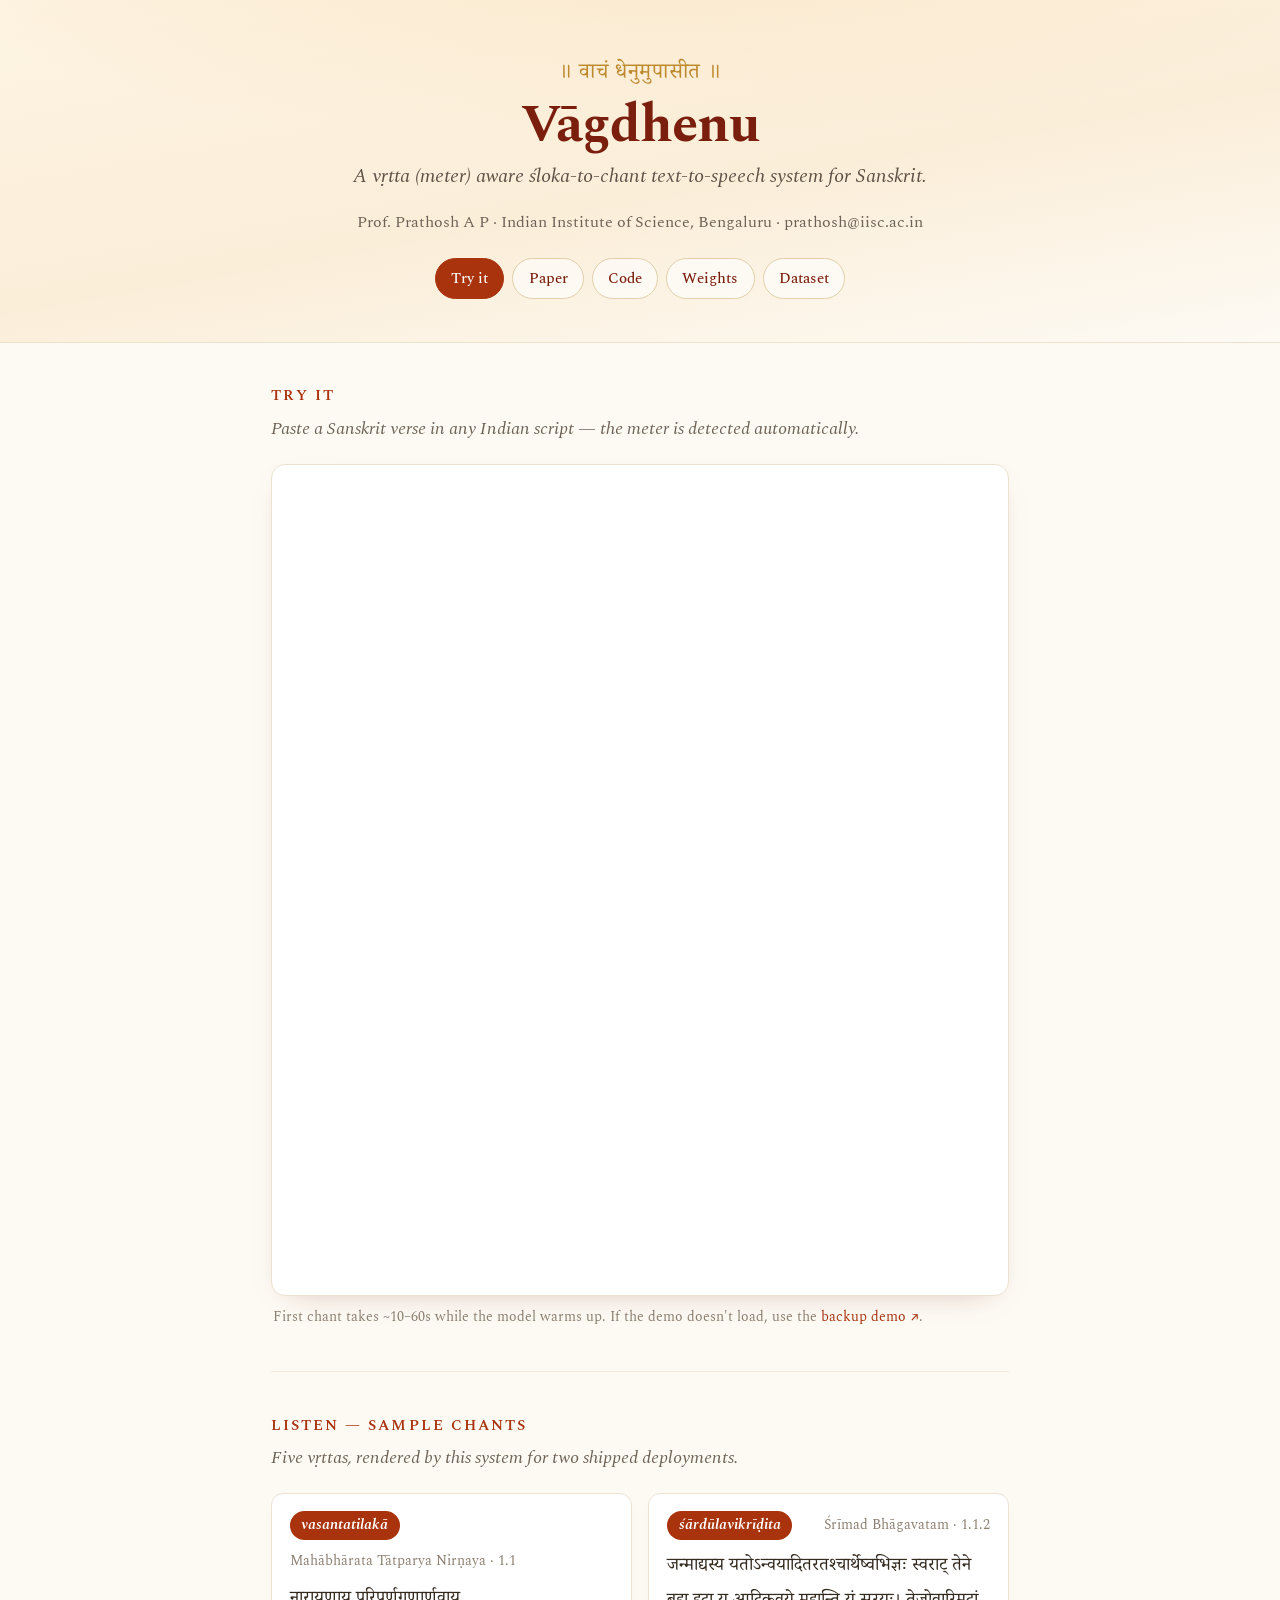
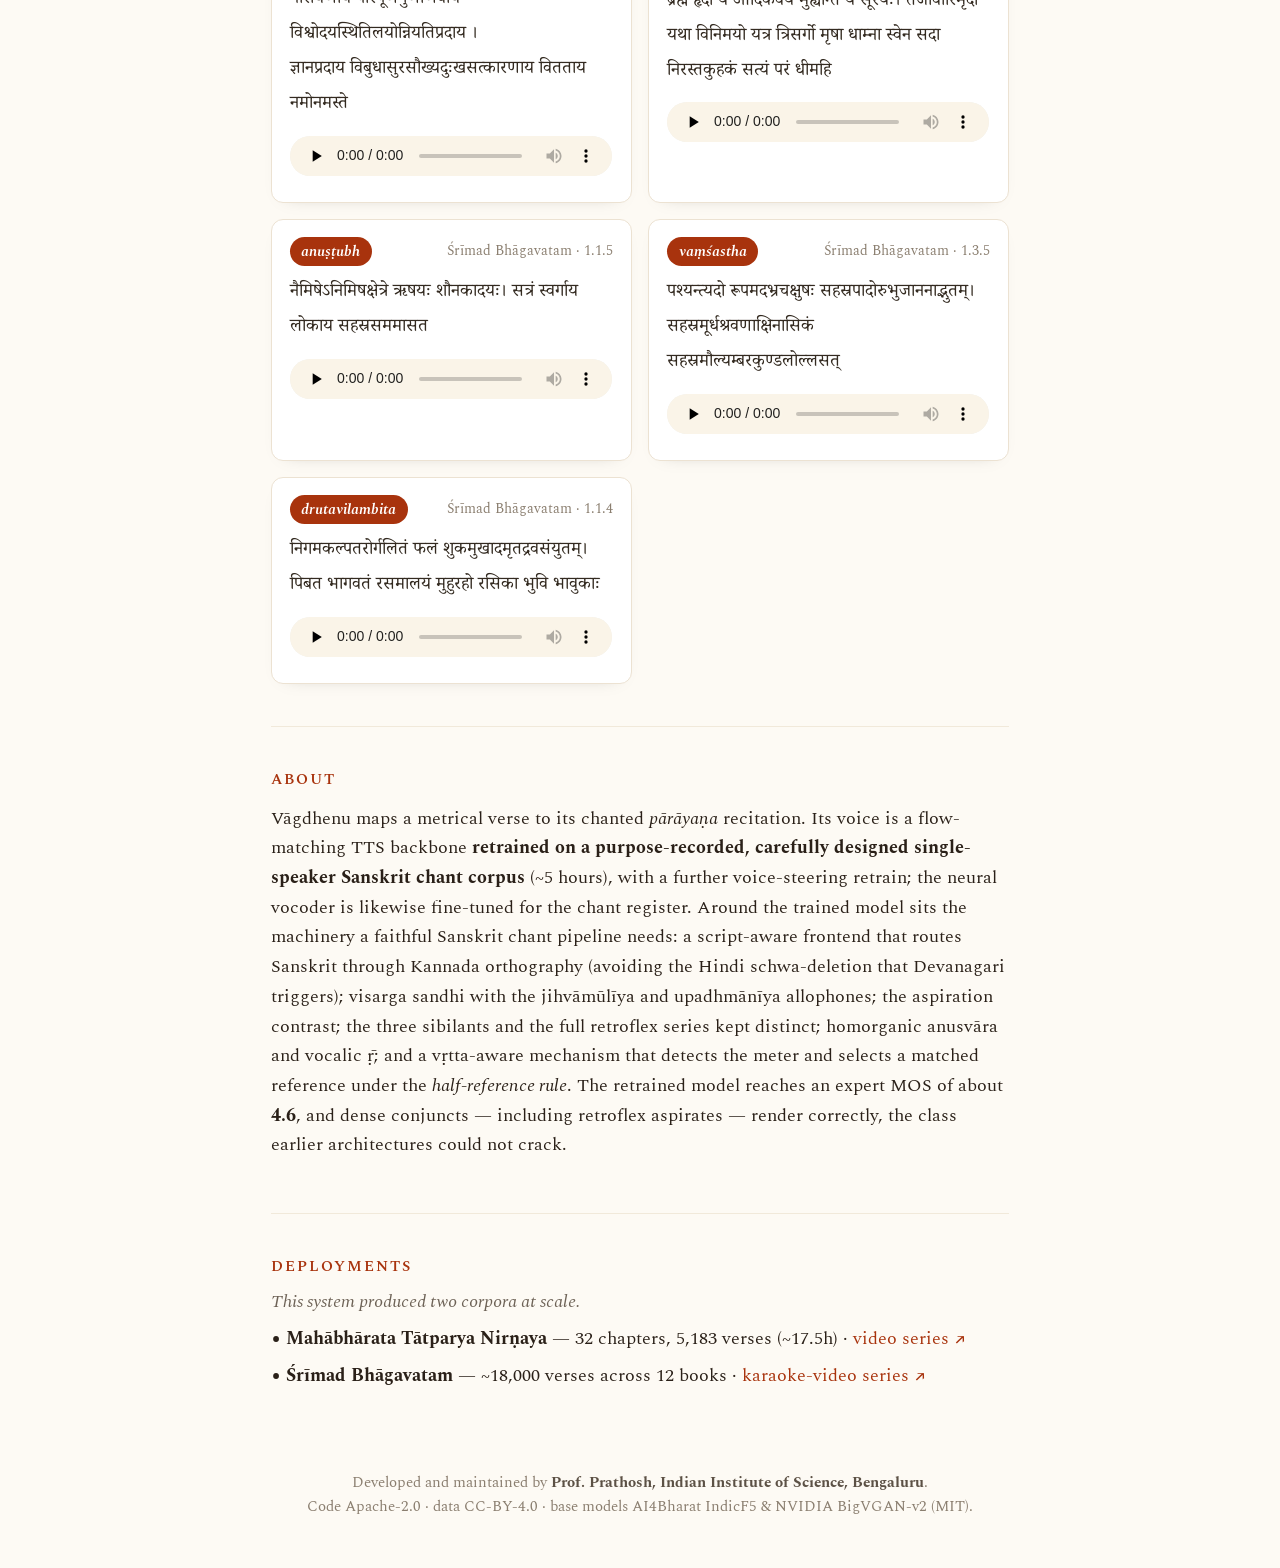
==== docs/index.html @ 5feb85b1 "page: reword About — model is retrained on our purpose-designed chant corpus (not off-the-shelf)" ====
<!doctype html>
<html lang="en">
<head>
<meta charset="utf-8">
<meta name="viewport" content="width=device-width, initial-scale=1">
<title>Vāgdhenu — A Vṛtta-Aware Śloka-to-Chant TTS for Sanskrit</title>
<meta name="description" content="Vāgdhenu: a meter-aware Sanskrit śloka-to-chant text-to-speech system. Prof. Prathosh A P, Indian Institute of Science, Bengaluru.">
<meta property="og:title" content="Vāgdhenu — Sanskrit Śloka-to-Chant TTS">
<meta property="og:description" content="A vṛtta (meter) aware śloka-to-chant system for Sanskrit. Try the live demo, hear sample chants, read the paper.">
<link rel="preconnect" href="https://fonts.googleapis.com">
<link rel="preconnect" href="https://fonts.gstatic.com" crossorigin>
<link href="https://fonts.googleapis.com/css2?family=Spectral:ital,wght@0,400;0,500;0,600;0,700;1,400&family=Noto+Serif+Devanagari:wght@400;500;600&display=swap" rel="stylesheet">
<style>
  :root {
    --ink:#2a2018; --soft:#6d6256; --accent:#a8330d; --gold:#bd8a2d;
    --line:#ece2d2; --bg:#fdfaf4; --card:#ffffff;
  }
  *{box-sizing:border-box}
  html{scroll-behavior:smooth}
  body{margin:0;background:var(--bg);color:#2a2018;
        font-family:'Spectral',Georgia,serif;font-size:18px;line-height:1.65;
        -webkit-font-smoothing:antialiased}
  .wrap{max-width:780px;margin:0 auto;padding:0 1.3rem}
  a{color:#a8330d;text-decoration:none}
  a:hover{text-decoration:underline}

  /* hero */
  header.hero{background:
      radial-gradient(1200px 380px at 50% -120px, #fbe6c9 0%, rgba(251,230,201,0) 70%),
      linear-gradient(170deg,#fdf4e2 0%, #fbeed9 55%, #fdfaf4 100%);
      border-bottom:1px solid #efe2cb;text-align:center;
      padding:3.6rem 1.3rem 2.7rem}
  .sanskrit{font-family:'Noto Serif Devanagari',serif;color:#bd8a2d;
             font-size:1.35rem;letter-spacing:.03em;margin:0 0 .35rem}
  h1{font-size:3.3rem;line-height:1;margin:.1rem 0 .5rem;font-weight:700;
      color:#7a1f0d;letter-spacing:-.02em}
  .tag{font-size:1.22rem;font-style:italic;color:#5c5145;margin:.2rem auto 1.1rem;max-width:30em}
  .by{color:#6d6256;font-size:1rem;margin:0 0 1.4rem}
  .by a{color:#6d6256}
  .pills{display:flex;flex-wrap:wrap;gap:.5rem;justify-content:center;margin-top:.4rem}
  .pill{display:inline-block;padding:.42rem .95rem;border:1px solid #e0cfa8;border-radius:999px;
         background:rgba(255,255,255,.6);color:#7a1f0d;font-size:.95rem;font-weight:500;
         transition:all .15s ease}
  .pill:hover{background:#a8330d;color:#fff;border-color:#a8330d;text-decoration:none}
  .pill.primary{background:#a8330d;color:#fff;border-color:#a8330d}
  .pill.primary:hover{background:#7a1f0d;border-color:#7a1f0d}

  section{padding:2.6rem 0}
  section + section{border-top:1px solid #f1e9da}
  h2{font-family:'Spectral',serif;font-size:.92rem;text-transform:uppercase;letter-spacing:.14em;
      color:#a8330d;font-weight:600;margin:0 0 .3rem}
  h2 + .lead{color:#6d6256;margin:.1rem 0 1.3rem;font-style:italic}
  p{margin:.7rem 0}

  .demo{border:1px solid #ece2d2;border-radius:14px;overflow:hidden;background:#fff;
         box-shadow:0 10px 30px -18px rgba(122,31,13,.35)}
  .demo iframe{display:block;width:100%;height:830px;border:0}
  .note{font-size:.9rem;color:#8a7e6f;margin:.6rem 2px 0}

  .clips{display:grid;grid-template-columns:repeat(2,1fr);gap:1rem}
  @media(max-width:600px){ .clips{grid-template-columns:1fr} }
  .clip{margin:0;background:#fff;border:1px solid #ece2d2;border-radius:12px;
         padding:1.05rem 1.15rem;box-shadow:0 6px 18px -16px rgba(0,0,0,.35)}
  .clip-head{display:flex;align-items:center;justify-content:space-between;gap:.6rem;flex-wrap:wrap}
  .badge{font-style:italic;font-weight:600;color:#fff;background:#a8330d;
          padding:.16rem .7rem;border-radius:999px;font-size:.92rem}
  .src{color:#8a7e6f;font-size:.9rem}
  .verse{font-family:'Noto Serif Devanagari',serif;font-size:1.12rem;line-height:1.95;
          color:#332a20;margin:.6rem 0 .8rem}
  audio{width:100%;height:40px}
  audio::-webkit-media-controls-panel{background:#faf4e8}

  .deploy p{margin:.45rem 0}
  footer{padding:2rem 0 3rem;color:#8a7e6f;font-size:.92rem;text-align:center}
  footer strong{color:#5c5145}
  @media(max-width:560px){ h1{font-size:2.5rem} body{font-size:17px} .demo iframe{height:860px} }
</style>
</head>
<body>
<header class="hero">
  <div class="wrap">
    <p class="sanskrit">॥ वाचं धेनुमुपासीत ॥</p>
    <h1>Vāgdhenu</h1>
    <p class="tag">A vṛtta (meter) aware śloka-to-chant text-to-speech system for Sanskrit.</p>
    <p class="by">Prof. Prathosh A P · Indian Institute of Science, Bengaluru · <a href="mailto:prathosh@iisc.ac.in">prathosh@iisc.ac.in</a></p>
    <div class="pills">
      <a class="pill primary" href="#try">Try it</a>
      <a class="pill" href="vagdhenu_paper.pdf">Paper</a>
      <a class="pill" href="https://github.com/prathoshap/vagdhenu">Code</a>
      <a class="pill" href="https://huggingface.co/prathoshap/vagdhenu">Weights</a>
      <a class="pill" href="https://huggingface.co/datasets/prathoshap/vagdhenu-data">Dataset</a>
    </div>
  </div>
</header>

<div class="wrap">
  <section id="try">
    <h2>Try it</h2>
    <p class="lead">Paste a Sanskrit verse in any Indian script — the meter is detected automatically.</p>
    <div class="demo">
      <iframe id="demoframe" loading="lazy" allow="autoplay" title="Vāgdhenu live demo"></iframe>
    </div>
    <p class="note">First chant takes ~10–60s while the model warms up. If the demo doesn't load,
      use the <a id="backuplink" href="https://prathoshap-vagdhenu-demo.hf.space?__theme=light" target="_blank" rel="noopener">backup demo&nbsp;↗</a>.</p>
  </section>

  <section>
    <h2>Listen — sample chants</h2>
    <p class="lead">Five vṛttas, rendered by this system for two shipped deployments.</p>
    <div class="clips">
      <figure class="clip">
        <div class="clip-head">
          <span class="badge">vasantatilakā</span>
          <span class="src">Mahābhārata Tātparya Nirṇaya · 1.1</span>
        </div>
        <p class="verse">नारायणाय परिपूर्णगुणार्णवाय विश्वोदयस्थितिलयोन्नियतिप्रदाय ।<br>ज्ञानप्रदाय विबुधासुरसौख्यदुःखसत्कारणाय वितताय नमोनमस्ते</p>
        <audio controls preload="none" src="audio/01_vasantatilaka_mbtn.mp3"></audio>
      </figure>
      <figure class="clip">
        <div class="clip-head">
          <span class="badge">śārdūlavikrīḍita</span>
          <span class="src">Śrīmad Bhāgavatam · 1.1.2</span>
        </div>
        <p class="verse">जन्माद्यस्य यतोऽन्वयादितरतश्‍चार्थेष्वभिज्ञः स्वराट् तेने ब्रह्म हृदा य आदिकवये मुह्यन्ति यं सूरयः। तेजोवारिमृदां यथा विनिमयो यत्र त्रिसर्गो मृषा धाम्ना स्वेन सदा निरस्तकुहकं सत्यं परं धीमहि</p>
        <audio controls preload="none" src="audio/02_shardulavikridita_bhagavatam.mp3"></audio>
      </figure>
      <figure class="clip">
        <div class="clip-head">
          <span class="badge">anuṣṭubh</span>
          <span class="src">Śrīmad Bhāgavatam · 1.1.5</span>
        </div>
        <p class="verse">नैमिषेऽनिमिषक्षेत्रे ऋषयः शौनकादयः। सत्रं स्वर्गाय लोकाय सहस्रसममासत</p>
        <audio controls preload="none" src="audio/03_anushtubh_bhagavatam.mp3"></audio>
      </figure>
      <figure class="clip">
        <div class="clip-head">
          <span class="badge">vaṃśastha</span>
          <span class="src">Śrīmad Bhāgavatam · 1.3.5</span>
        </div>
        <p class="verse">पश्यन्त्यदो रूपमदभ्रचक्षुषः सहस्रपादोरुभुजाननाद्भुतम्। सहस्रमूर्धश्रवणाक्षिनासिकं सहस्रमौल्यम्बरकुण्डलोल्‍लसत्</p>
        <audio controls preload="none" src="audio/04_vamshastha_bhagavatam.mp3"></audio>
      </figure>
      <figure class="clip">
        <div class="clip-head">
          <span class="badge">drutavilambita</span>
          <span class="src">Śrīmad Bhāgavatam · 1.1.4</span>
        </div>
        <p class="verse">निगमकल्पतरोर्गलितं फलं शुकमुखादमृतद्रवसंयुतम्। पिबत भागवतं रसमालयं मुहुरहो रसिका भुवि भावुकाः</p>
        <audio controls preload="none" src="audio/05_drutavilambita_bhagavatam.mp3"></audio>
      </figure>
    </div>
  </section>

  <section>
    <h2>About</h2>
    <p>Vāgdhenu maps a metrical verse to its chanted <em>pārāyaṇa</em> recitation. Its voice is a
    flow-matching TTS backbone <strong>retrained on a purpose-recorded, carefully designed
    single-speaker Sanskrit chant corpus</strong> (~5 hours), with a further voice-steering retrain;
    the neural vocoder is likewise fine-tuned for the chant register. Around the trained model sits
    the machinery a faithful Sanskrit chant pipeline needs: a script-aware frontend that routes
    Sanskrit through Kannada orthography (avoiding the Hindi schwa-deletion that Devanagari triggers);
    visarga sandhi with the jihvāmūlīya and upadhmānīya allophones; the aspiration contrast; the three
    sibilants and the full retroflex series kept distinct; homorganic anusvāra and vocalic ṝ; and a
    vṛtta-aware mechanism that detects the meter and selects a matched reference under the
    <em>half-reference rule</em>. The retrained model reaches an expert MOS of about <strong>4.6</strong>,
    and dense conjuncts — including retroflex aspirates — render correctly, the class earlier
    architectures could not crack.</p>
  </section>

  <section class="deploy">
    <h2>Deployments</h2>
    <p class="lead">This system produced two corpora at scale.</p>
    <p>● <strong>Mahābhārata Tātparya Nirṇaya</strong> — 32 chapters, 5,183 verses (~17.5h) ·
       <a href="https://www.youtube.com/playlist?list=PLL1s8qiaGy0IP0G_PhlwaGA5EOfzoKrV_">video series ↗</a></p>
    <p>● <strong>Śrīmad Bhāgavatam</strong> — ~18,000 verses across 12 books ·
       <a href="https://www.youtube.com/playlist?list=PLDiYyVdyo2Sc">karaoke-video series ↗</a></p>
  </section>

  <footer>
    Developed and maintained by <strong>Prof. Prathosh, Indian Institute of Science, Bengaluru</strong>.<br>
    Code Apache-2.0 · data CC-BY-4.0 · base models AI4Bharat IndicF5 &amp; NVIDIA BigVGAN-v2 (MIT).
  </footer>
</div>
<script>
(function(){
  // Use both: dedicated ece A6000 (primary, no quota) with the HF Space as automatic fallback.
  var PRIMARY = "https://calculations-clay-springs-calvin.trycloudflare.com/?__theme=light";
  var FALLBACK = "https://prathoshap-vagdhenu-demo.hf.space?__theme=light";
  var frame = document.getElementById("demoframe");
  function use(url){ frame.src = url; }
  // Probe the primary; if unreachable within 6s, fall back to the HF Space.
  var done = false, ctrl = new AbortController();
  var timer = setTimeout(function(){ if(!done){ done=true; ctrl.abort(); use(FALLBACK); } }, 6000);
  fetch(PRIMARY, {mode:"no-cors", signal:ctrl.signal, cache:"no-store"})
    .then(function(){ if(!done){ done=true; clearTimeout(timer); use(PRIMARY); } })
    .catch(function(){ if(!done){ done=true; clearTimeout(timer); use(FALLBACK); } });
})();
</script>
</body>
</html>
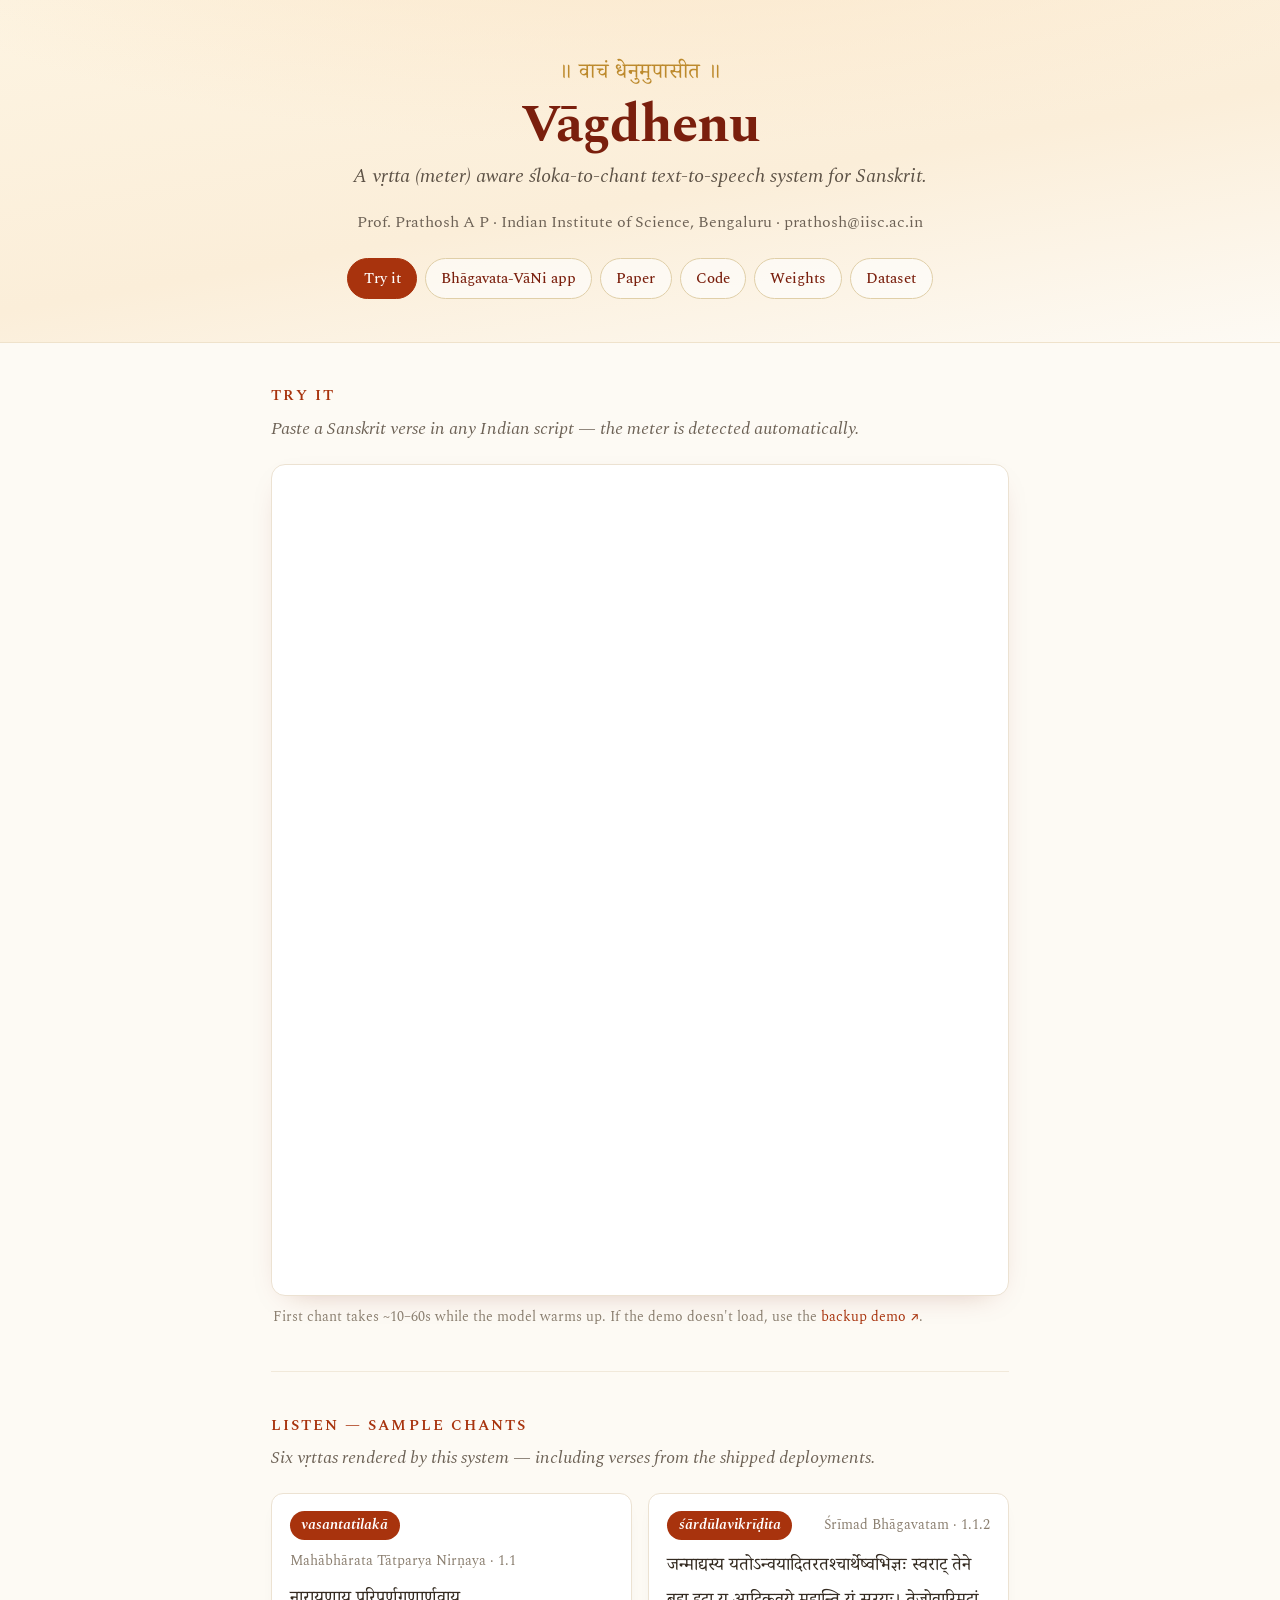
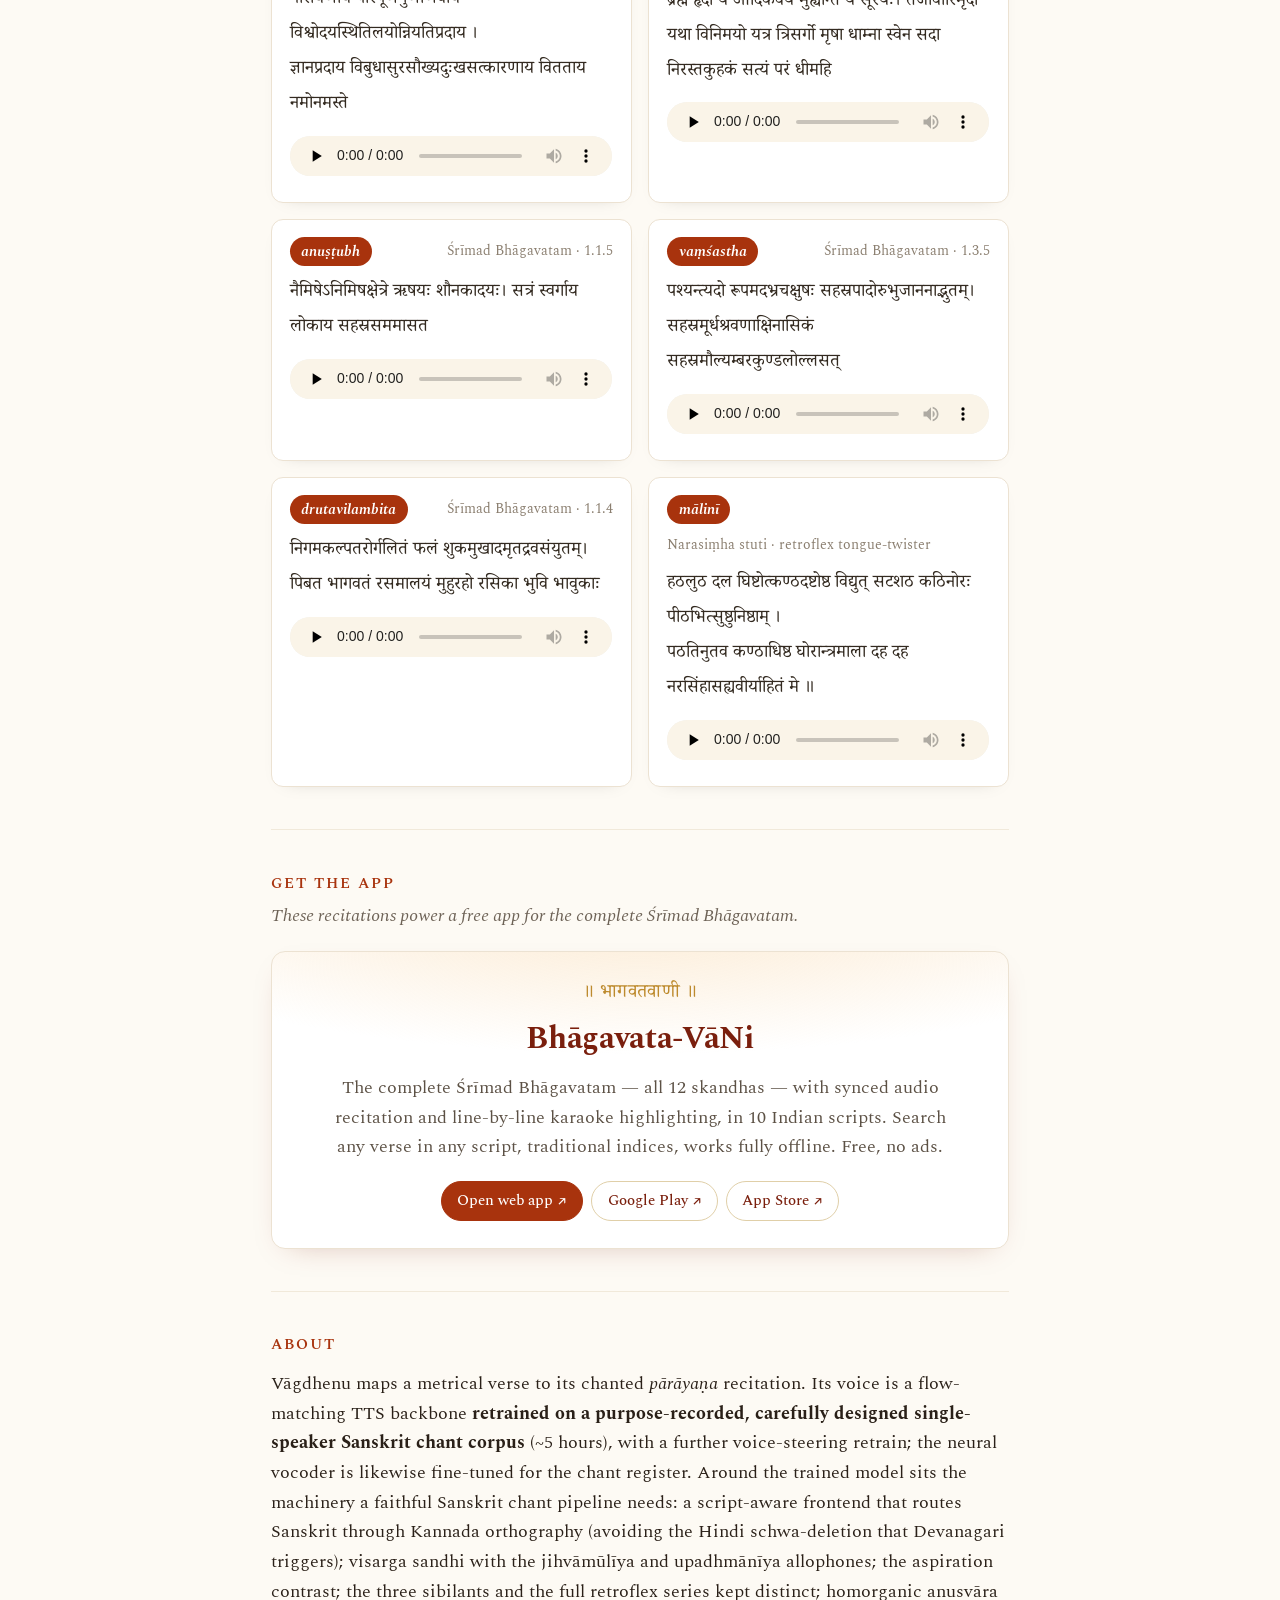
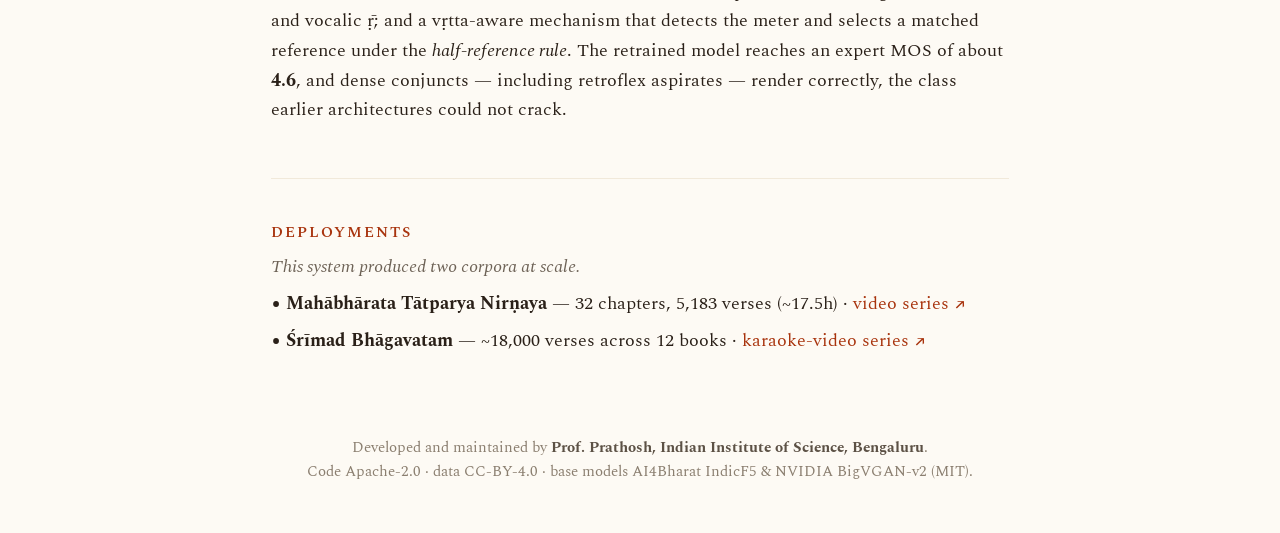
==== commit 60937bca: "page: add Bhāgavata-VāNi app card + hero link Recitations power the Bhāgavata-VāNi app; add a "Get t" ====
--- a/docs/index.html
+++ b/docs/index.html
@@ -71,6 +71,18 @@
   audio::-webkit-media-controls-panel{background:#faf4e8}
 
   .deploy p{margin:.45rem 0}
+
+  /* Bhāgavata-VāNi app card */
+  .appcard{background:
+      radial-gradient(900px 260px at 50% -80px, #fbe6c9 0%, rgba(251,230,201,0) 70%), #fff;
+      border:1px solid #ece2d2;border-radius:14px;padding:1.7rem 1.5rem;text-align:center;
+      box-shadow:0 10px 30px -18px rgba(122,31,13,.35)}
+  .app-sanskrit{font-family:'Noto Serif Devanagari',serif;color:#bd8a2d;font-size:1.18rem;
+      letter-spacing:.02em;margin:0 0 .15rem}
+  .app-name{font-size:1.95rem;color:#7a1f0d;font-weight:700;margin:.1rem 0 .55rem;letter-spacing:-.01em}
+  .app-desc{color:#5c5145;max-width:34em;margin:.2rem auto 1.15rem}
+  .appcard .pills{justify-content:center}
+
   footer{padding:2rem 0 3rem;color:#8a7e6f;font-size:.92rem;text-align:center}
   footer strong{color:#5c5145}
   @media(max-width:560px){ h1{font-size:2.5rem} body{font-size:17px} .demo iframe{height:860px} }
@@ -85,6 +97,7 @@
     <p class="by">Prof. Prathosh A P · Indian Institute of Science, Bengaluru · <a href="mailto:prathosh@iisc.ac.in">prathosh@iisc.ac.in</a></p>
     <div class="pills">
       <a class="pill primary" href="#try">Try it</a>
+      <a class="pill" href="#app">Bhāgavata-VāNi app</a>
       <a class="pill" href="vagdhenu_paper.pdf">Paper</a>
       <a class="pill" href="https://github.com/prathoshap/vagdhenu">Code</a>
       <a class="pill" href="https://huggingface.co/prathoshap/vagdhenu">Weights</a>
@@ -106,7 +119,7 @@
 
   <section>
     <h2>Listen — sample chants</h2>
-    <p class="lead">Five vṛttas, rendered by this system for two shipped deployments.</p>
+    <p class="lead">Six vṛttas rendered by this system — including verses from the shipped deployments.</p>
     <div class="clips">
       <figure class="clip">
         <div class="clip-head">
@@ -148,6 +161,31 @@
         <p class="verse">निगमकल्पतरोर्गलितं फलं शुकमुखादमृतद्रवसंयुतम्। पिबत भागवतं रसमालयं मुहुरहो रसिका भुवि भावुकाः</p>
         <audio controls preload="none" src="audio/05_drutavilambita_bhagavatam.mp3"></audio>
       </figure>
+      <figure class="clip">
+        <div class="clip-head">
+          <span class="badge">mālinī</span>
+          <span class="src">Narasiṃha stuti · retroflex tongue-twister</span>
+        </div>
+        <p class="verse">हठलुठ दल घिष्टोत्कण्ठदष्टोष्ठ विद्युत् सटशठ कठिनोरः पीठभित्सुष्ठुनिष्ठाम् ।<br>पठतिनुतव कण्ठाधिष्ठ घोरान्त्रमाला दह दह नरसिंहासह्यवीर्याहितं मे ॥</p>
+        <audio controls preload="none" src="audio/06_malini_narasimha.mp3"></audio>
+      </figure>
+    </div>
+  </section>
+
+  <section id="app">
+    <h2>Get the app</h2>
+    <p class="lead">These recitations power a free app for the complete Śrīmad Bhāgavatam.</p>
+    <div class="appcard">
+      <p class="app-sanskrit">॥ भागवतवाणी ॥</p>
+      <h3 class="app-name">Bhāgavata-VāNi</h3>
+      <p class="app-desc">The complete Śrīmad Bhāgavatam — all 12 skandhas — with synced audio recitation and
+        line-by-line karaoke highlighting, in 10 Indian scripts. Search any verse in any script, traditional
+        indices, works fully offline. Free, no ads.</p>
+      <div class="pills">
+        <a class="pill primary" href="https://bhagavatavani.com" target="_blank" rel="noopener">Open web app&nbsp;↗</a>
+        <a class="pill" href="https://play.google.com/store/apps/details?id=in.prathosh.bhagavatavani" target="_blank" rel="noopener">Google&nbsp;Play&nbsp;↗</a>
+        <a class="pill" href="https://apps.apple.com/app/bhagavatavani/id6784783567" target="_blank" rel="noopener">App&nbsp;Store&nbsp;↗</a>
+      </div>
     </div>
   </section>
 
@@ -183,17 +221,20 @@
 </div>
 <script>
 (function(){
-  // Use both: dedicated ece A6000 (primary, no quota) with the HF Space as automatic fallback.
-  var PRIMARY = "https://calculations-clay-springs-calvin.trycloudflare.com/?__theme=light";
-  var FALLBACK = "https://prathoshap-vagdhenu-demo.hf.space?__theme=light";
+  // ece A6000 only (no per-visitor quota). HF Space kept ONLY as an automatic fallback
+  // if ece is unreachable. (HF_SHARE=0 → no proactive HF routing; it threw ZeroGPU quota notices.)
+  var ECE = "https://demo.prathosh.in/?__theme=light";
+  var HF  = "https://prathoshap-vagdhenu-demo.hf.space?__theme=light";
+  var HF_SHARE = 0.0;   // 0 = everyone on ece (HF only as down-fallback)
   var frame = document.getElementById("demoframe");
   function use(url){ frame.src = url; }
-  // Probe the primary; if unreachable within 6s, fall back to the HF Space.
+  if (Math.random() < HF_SHARE) { use(HF); return; }
+  // ece for the rest; if it's unreachable within 6s, fall back to HF too
   var done = false, ctrl = new AbortController();
-  var timer = setTimeout(function(){ if(!done){ done=true; ctrl.abort(); use(FALLBACK); } }, 6000);
-  fetch(PRIMARY, {mode:"no-cors", signal:ctrl.signal, cache:"no-store"})
-    .then(function(){ if(!done){ done=true; clearTimeout(timer); use(PRIMARY); } })
-    .catch(function(){ if(!done){ done=true; clearTimeout(timer); use(FALLBACK); } });
+  var timer = setTimeout(function(){ if(!done){ done=true; ctrl.abort(); use(HF); } }, 6000);
+  fetch(ECE, {mode:"no-cors", signal:ctrl.signal, cache:"no-store"})
+    .then(function(){ if(!done){ done=true; clearTimeout(timer); use(ECE); } })
+    .catch(function(){ if(!done){ done=true; clearTimeout(timer); use(HF); } });
 })();
 </script>
 </body>
